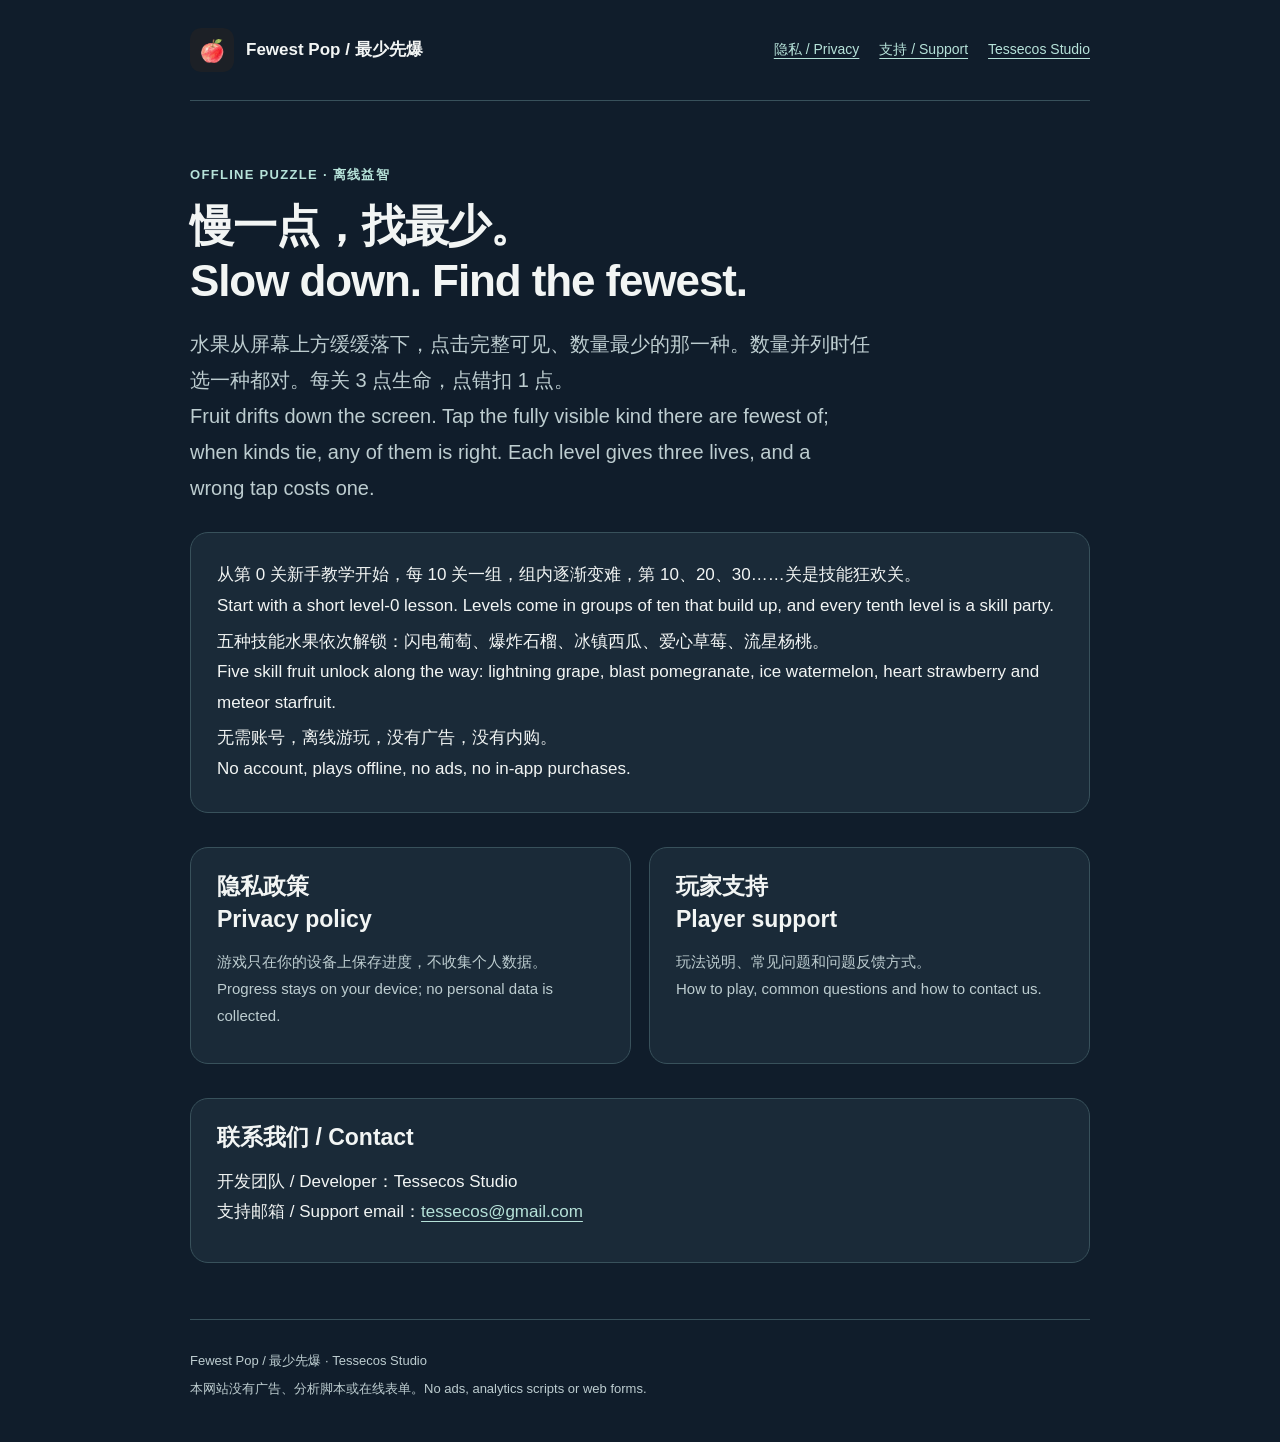
==== fewest-pop/index.html @ 9051d8d6 "Turn homepage into Tessecos Studio page and add Fewest Pop pages The root page now introduces the st" ====
<!doctype html>
<html lang="zh-Hans"><head><meta charset="utf-8"><meta name="viewport" content="width=device-width,initial-scale=1"><meta name="description" content="Fewest Pop / 最少先爆：点击屏幕上数量最少的水果。隐私政策与玩家支持。Tap the fruit there are fewest of. Privacy policy and player support."><title>Fewest Pop / 最少先爆 · Tessecos Studio</title><link rel="icon" href="./assets/app-icon.png"><link rel="stylesheet" href="../assets/styles.css"></head>
<body><header><a class="brand" href="./"><img src="./assets/app-icon.png" alt="" width="44" height="44"><span>Fewest Pop / 最少先爆</span></a><nav aria-label="网站导航 / Site navigation"><a href="./privacy/">隐私 / Privacy</a><a href="./support/">支持 / Support</a><a href="../">Tessecos Studio</a></nav></header>
<main class="home"><p class="eyebrow">OFFLINE PUZZLE · 离线益智</p><h1>慢一点，找最少。<br><span lang="en">Slow down. Find the fewest.</span></h1><p class="lead">水果从屏幕上方缓缓落下，点击完整可见、数量最少的那一种。数量并列时任选一种都对。每关 3 点生命，点错扣 1 点。<br><span lang="en">Fruit drifts down the screen. Tap the fully visible kind there are fewest of; when kinds tie, any of them is right. Each level gives three lives, and a wrong tap costs one.</span></p>
<div class="summary"><p>从第 0 关新手教学开始，每 10 关一组，组内逐渐变难，第 10、20、30……关是技能狂欢关。<br><span lang="en">Start with a short level-0 lesson. Levels come in groups of ten that build up, and every tenth level is a skill party.</span></p><p>五种技能水果依次解锁：闪电葡萄、爆炸石榴、冰镇西瓜、爱心草莓、流星杨桃。<br><span lang="en">Five skill fruit unlock along the way: lightning grape, blast pomegranate, ice watermelon, heart strawberry and meteor starfruit.</span></p><p>无需账号，离线游玩，没有广告，没有内购。<br><span lang="en">No account, plays offline, no ads, no in-app purchases.</span></p></div>
<div class="cards"><a class="card" href="privacy/"><h2>隐私政策<br><span lang="en">Privacy policy</span></h2><p>游戏只在你的设备上保存进度，不收集个人数据。<br><span lang="en">Progress stays on your device; no personal data is collected.</span></p></a><a class="card" href="support/"><h2>玩家支持<br><span lang="en">Player support</span></h2><p>玩法说明、常见问题和问题反馈方式。<br><span lang="en">How to play, common questions and how to contact us.</span></p></a></div><section class="contact"><h2>联系我们 / Contact</h2><p>开发团队 / Developer：Tessecos Studio<br>支持邮箱 / Support email：<a href="mailto:tessecos@gmail.com">tessecos@gmail.com</a></p></section></main><footer><p>Fewest Pop / 最少先爆 · Tessecos Studio</p><p>本网站没有广告、分析脚本或在线表单。No ads, analytics scripts or web forms.</p></footer></body></html>
---- assets/styles.css ----
:root{color-scheme:dark;--bg:#101d2b;--panel:#1a2a38;--ink:#f2f5f4;--muted:#bdcdd0;--accent:#b6e2d9;--line:#38515b}*{box-sizing:border-box}html{scroll-behavior:smooth}body{margin:0;background:var(--bg);color:var(--ink);font:17px/1.8 -apple-system,BlinkMacSystemFont,"Segoe UI",Arial,sans-serif}a{color:var(--accent);text-underline-offset:.25em}a:focus-visible{outline:3px solid #f2db9d;outline-offset:5px;border-radius:2px}header,main,footer{width:min(900px,calc(100% - 40px));margin:auto}header{display:flex;align-items:center;justify-content:space-between;gap:16px;padding:28px 0;border-bottom:1px solid var(--line)}.brand{display:flex;align-items:center;gap:12px;color:var(--ink);font-weight:650;text-decoration:none}.brand img{width:44px;height:44px;border-radius:11px}nav{display:flex;flex-wrap:wrap;gap:8px 20px;font-size:14px}nav a{display:inline-flex;align-items:center;min-height:44px}main{padding:50px 0 56px}.eyebrow{letter-spacing:.1em;color:var(--accent);font-size:13px;font-weight:600}h1{font-size:clamp(29px,5vw,44px);line-height:1.25;margin:12px 0 18px;letter-spacing:-.025em}h2{font-size:23px;line-height:1.45;margin:38px 0 12px}h3{font-size:18px;margin:25px 0 8px}p,ul{margin:12px 0}ul{padding-left:24px}.lead{font-size:20px;color:var(--muted);max-width:680px}.meta{color:var(--muted);font-size:14px}.language{display:flex;gap:24px;margin:28px 0}.language a{display:inline-block;padding:8px 0;min-height:44px}.summary,.card,.contact,.draft{border:1px solid var(--line);border-radius:18px;background:var(--panel);padding:22px 26px}.summary{margin:26px 0}.summary p{margin:5px 0}.cards{display:grid;grid-template-columns:1fr 1fr;gap:18px;margin:34px 0}.card{display:block;text-decoration:none;color:var(--ink)}.card:hover{border-color:var(--accent)}.card h2{margin:0 0 10px;font-size:23px}.card p{color:var(--muted);font-size:15px}.contact{margin-top:32px;overflow-wrap:anywhere}.contact h2{margin:0 0 10px}.draft{border-color:#e0bc70;color:#ffdf9d;margin-bottom:28px}.doc article+article{border-top:1px solid var(--line);padding-top:35px;margin-top:52px}article{scroll-margin-top:28px}details{padding:18px 0;border-bottom:1px solid var(--line)}summary{cursor:pointer;font-weight:600;padding:5px 0;min-height:44px}details p{color:var(--muted)}footer{border-top:1px solid var(--line);padding:24px 0 36px;color:var(--muted);font-size:13px}footer p{margin:5px 0}@media(max-width:560px){body{font-size:16px}header{align-items:flex-start;flex-direction:column;padding:22px 0;gap:18px}main{padding-top:30px}.cards{grid-template-columns:1fr}.summary,.card,.contact,.draft{padding:19px}.lead{font-size:18px}nav{gap:10px 22px}h2{font-size:21px}}
.games{margin:40px 0}.games h2{margin:0 0 18px}.game{display:flex;gap:22px;align-items:flex-start;border:1px solid var(--line);border-radius:18px;background:var(--panel);padding:22px 26px;margin:18px 0}.game img{width:88px;height:88px;border-radius:20px;flex:none}.game h3{margin:0 0 6px;font-size:22px}.game p{margin:6px 0;color:var(--muted);font-size:15px}.links{display:flex;flex-wrap:wrap;gap:4px 20px}.links a{display:inline-flex;align-items:center;min-height:44px;font-size:15px}@media(max-width:560px){.game{flex-direction:column;padding:19px;gap:14px}.game img{width:72px;height:72px}}
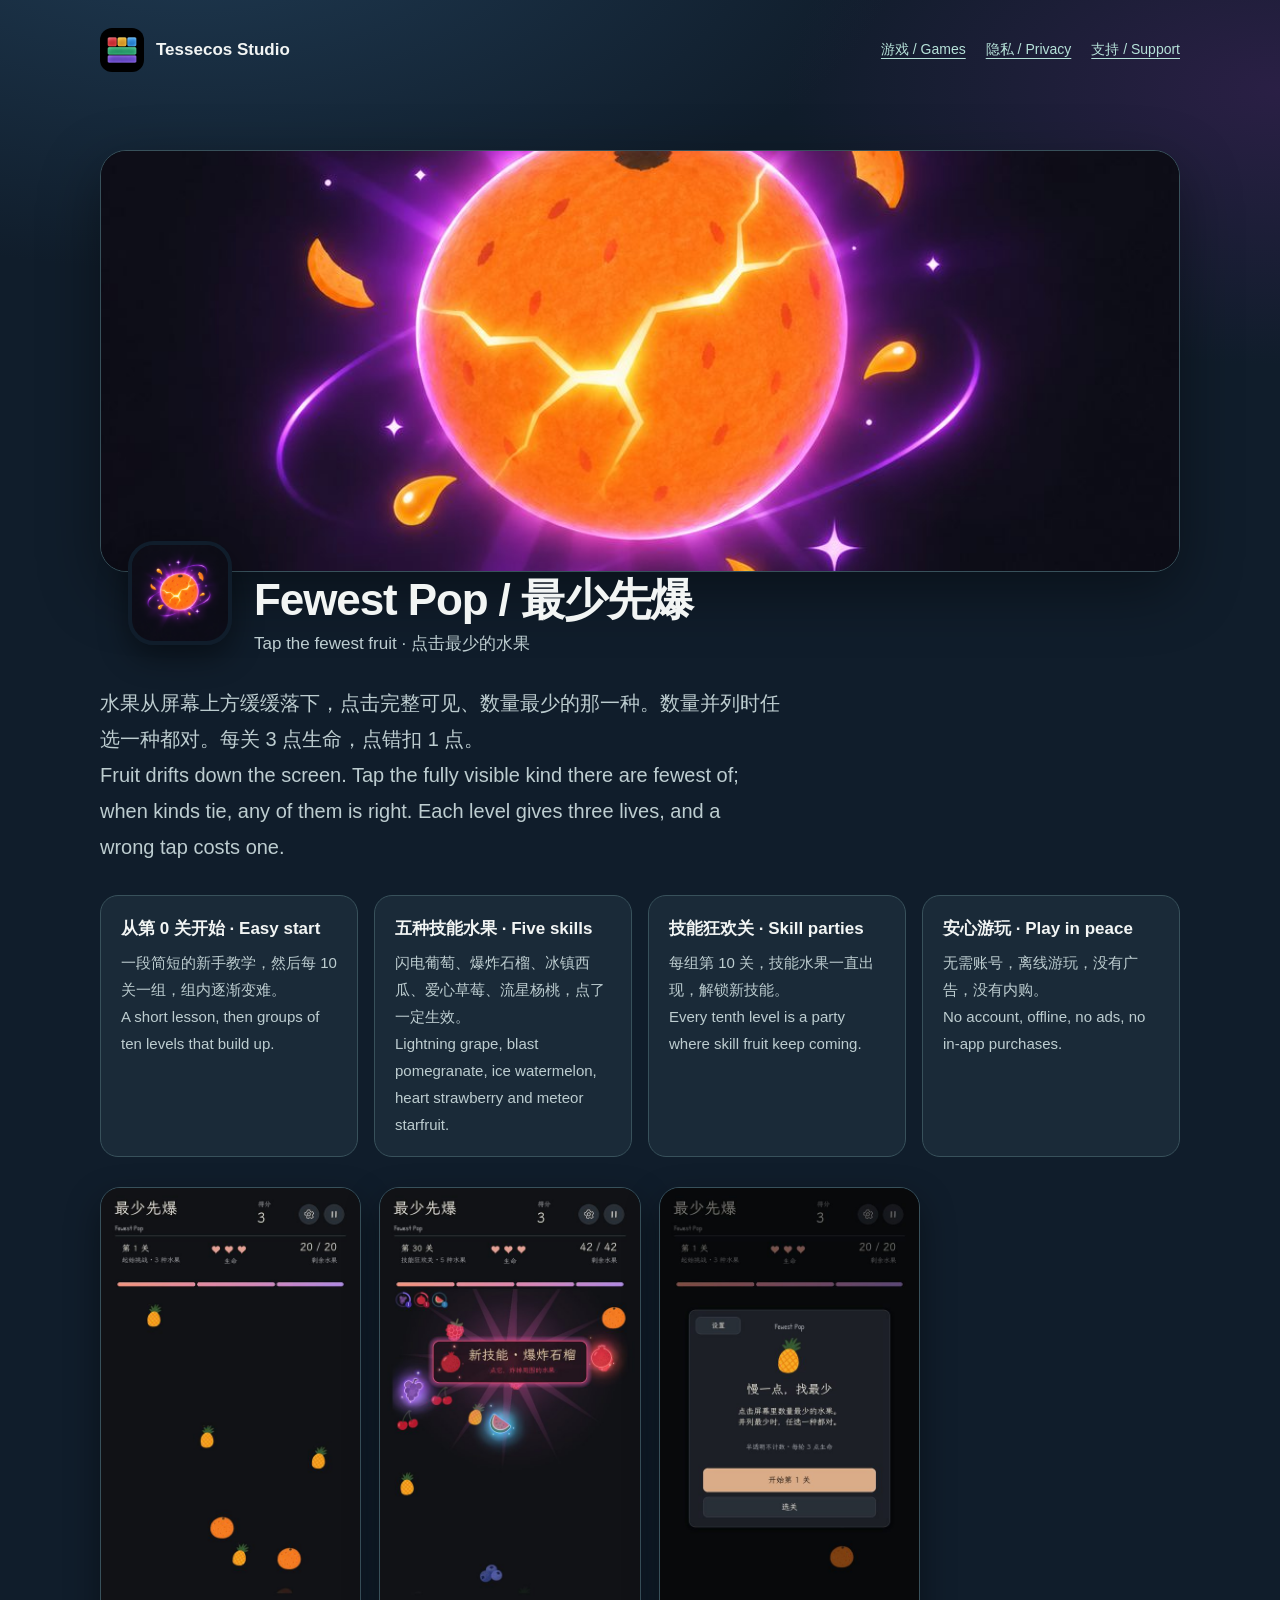
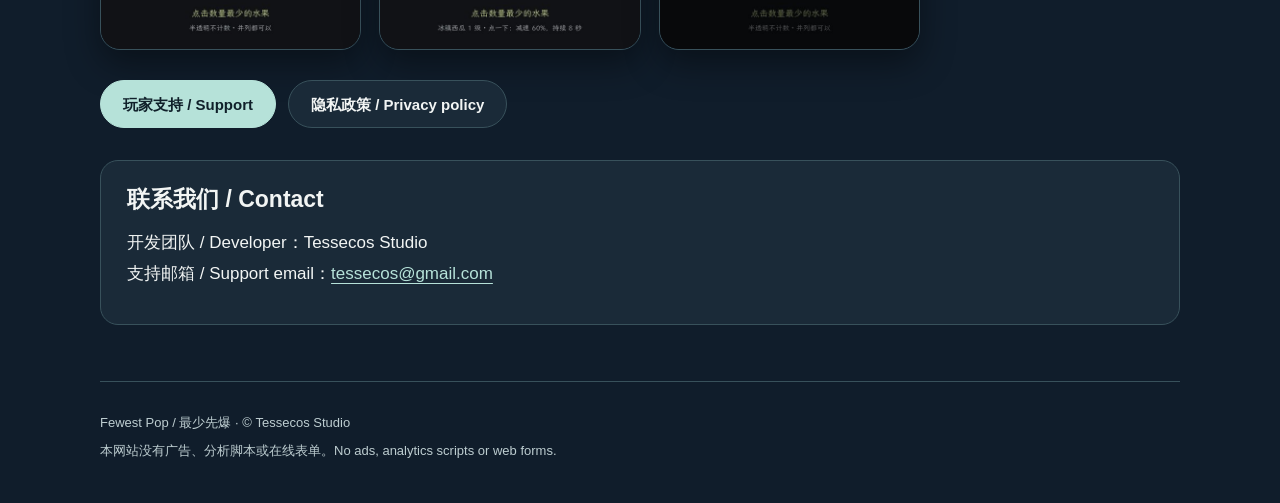
==== commit c366172c: "Studio homepage with game cards, Tessecos detail page, new Fewest Pop logo" ====
--- a/fewest-pop/index.html
+++ b/fewest-pop/index.html
@@ -1,6 +1,16 @@
 <!doctype html>
-<html lang="zh-Hans"><head><meta charset="utf-8"><meta name="viewport" content="width=device-width,initial-scale=1"><meta name="description" content="Fewest Pop / 最少先爆：点击屏幕上数量最少的水果。隐私政策与玩家支持。Tap the fruit there are fewest of. Privacy policy and player support."><title>Fewest Pop / 最少先爆 · Tessecos Studio</title><link rel="icon" href="./assets/app-icon.png"><link rel="stylesheet" href="../assets/styles.css"></head>
-<body><header><a class="brand" href="./"><img src="./assets/app-icon.png" alt="" width="44" height="44"><span>Fewest Pop / 最少先爆</span></a><nav aria-label="网站导航 / Site navigation"><a href="./privacy/">隐私 / Privacy</a><a href="./support/">支持 / Support</a><a href="../">Tessecos Studio</a></nav></header>
-<main class="home"><p class="eyebrow">OFFLINE PUZZLE · 离线益智</p><h1>慢一点，找最少。<br><span lang="en">Slow down. Find the fewest.</span></h1><p class="lead">水果从屏幕上方缓缓落下，点击完整可见、数量最少的那一种。数量并列时任选一种都对。每关 3 点生命，点错扣 1 点。<br><span lang="en">Fruit drifts down the screen. Tap the fully visible kind there are fewest of; when kinds tie, any of them is right. Each level gives three lives, and a wrong tap costs one.</span></p>
-<div class="summary"><p>从第 0 关新手教学开始，每 10 关一组，组内逐渐变难，第 10、20、30……关是技能狂欢关。<br><span lang="en">Start with a short level-0 lesson. Levels come in groups of ten that build up, and every tenth level is a skill party.</span></p><p>五种技能水果依次解锁：闪电葡萄、爆炸石榴、冰镇西瓜、爱心草莓、流星杨桃。<br><span lang="en">Five skill fruit unlock along the way: lightning grape, blast pomegranate, ice watermelon, heart strawberry and meteor starfruit.</span></p><p>无需账号，离线游玩，没有广告，没有内购。<br><span lang="en">No account, plays offline, no ads, no in-app purchases.</span></p></div>
-<div class="cards"><a class="card" href="privacy/"><h2>隐私政策<br><span lang="en">Privacy policy</span></h2><p>游戏只在你的设备上保存进度，不收集个人数据。<br><span lang="en">Progress stays on your device; no personal data is collected.</span></p></a><a class="card" href="support/"><h2>玩家支持<br><span lang="en">Player support</span></h2><p>玩法说明、常见问题和问题反馈方式。<br><span lang="en">How to play, common questions and how to contact us.</span></p></a></div><section class="contact"><h2>联系我们 / Contact</h2><p>开发团队 / Developer：Tessecos Studio<br>支持邮箱 / Support email：<a href="mailto:tessecos@gmail.com">tessecos@gmail.com</a></p></section></main><footer><p>Fewest Pop / 最少先爆 · Tessecos Studio</p><p>本网站没有广告、分析脚本或在线表单。No ads, analytics scripts or web forms.</p></footer></body></html>
+<html lang="zh-Hans"><head><meta charset="utf-8"><meta name="viewport" content="width=device-width,initial-scale=1"><meta name="description" content="Fewest Pop / 最少先爆：点击屏幕上数量最少的水果。Tap the fruit there are fewest of."><title>Fewest Pop / 最少先爆 · Tessecos Studio</title><link rel="icon" href="./assets/app-icon.png"><link rel="stylesheet" href="../assets/styles.css"><link rel="stylesheet" href="../assets/site.css"></head>
+<body class="site"><header><a class="brand" href="../"><img src="../assets/app-icon.png" alt="" width="44" height="44"><span>Tessecos Studio</span></a><nav aria-label="网站导航 / Site navigation"><a href="../#games">游戏 / Games</a><a href="./privacy/">隐私 / Privacy</a><a href="./support/">支持 / Support</a></nav></header>
+<main class="detail">
+<div class="banner"><img src="./assets/cover.jpg" alt="Fewest Pop / 最少先爆 宣传图 / key art" width="1024" height="500"></div>
+<div class="title-row"><img src="./assets/app-icon.png" alt="Fewest Pop / 最少先爆 图标 / icon" width="104" height="104"><div><h1>Fewest Pop / 最少先爆</h1><p>Tap the fewest fruit · 点击最少的水果</p></div></div>
+<p class="lead">水果从屏幕上方缓缓落下，点击完整可见、数量最少的那一种。数量并列时任选一种都对。每关 3 点生命，点错扣 1 点。<br><span lang="en">Fruit drifts down the screen. Tap the fully visible kind there are fewest of; when kinds tie, any of them is right. Each level gives three lives, and a wrong tap costs one.</span></p>
+<ul class="features">
+<li><strong>从第 0 关开始 · Easy start</strong>一段简短的新手教学，然后每 10 关一组，组内逐渐变难。<br><span lang="en">A short lesson, then groups of ten levels that build up.</span></li>
+<li><strong>五种技能水果 · Five skills</strong>闪电葡萄、爆炸石榴、冰镇西瓜、爱心草莓、流星杨桃，点了一定生效。<br><span lang="en">Lightning grape, blast pomegranate, ice watermelon, heart strawberry and meteor starfruit.</span></li>
+<li><strong>技能狂欢关 · Skill parties</strong>每组第 10 关，技能水果一直出现，解锁新技能。<br><span lang="en">Every tenth level is a party where skill fruit keep coming.</span></li>
+<li><strong>安心游玩 · Play in peace</strong>无需账号，离线游玩，没有广告，没有内购。<br><span lang="en">No account, offline, no ads, no in-app purchases.</span></li>
+</ul>
+<div class="shots"><img src="./assets/shot-1.jpg" alt="游戏截图：找出最少的水果 / Screenshot: find the fewest" width="540" height="960" loading="lazy"><img src="./assets/shot-2.jpg" alt="游戏截图：技能狂欢关 / Screenshot: skill party" width="540" height="960" loading="lazy"><img src="./assets/shot-3.jpg" alt="游戏截图：开始卡片 / Screenshot: start card" width="540" height="960" loading="lazy"></div>
+<div class="button-row"><a class="primary" href="./support/">玩家支持 / Support</a><a href="./privacy/">隐私政策 / Privacy policy</a></div>
+<section class="contact"><h2>联系我们 / Contact</h2><p>开发团队 / Developer：Tessecos Studio<br>支持邮箱 / Support email：<a href="mailto:tessecos@gmail.com">tessecos@gmail.com</a></p></section></main><footer><p>Fewest Pop / 最少先爆 · © Tessecos Studio</p><p>本网站没有广告、分析脚本或在线表单。No ads, analytics scripts or web forms.</p></footer></body></html>
--- a/assets/styles.css
+++ b/assets/styles.css
@@ -1,3 +1,2 @@
 
 :root{color-scheme:dark;--bg:#101d2b;--panel:#1a2a38;--ink:#f2f5f4;--muted:#bdcdd0;--accent:#b6e2d9;--line:#38515b}*{box-sizing:border-box}html{scroll-behavior:smooth}body{margin:0;background:var(--bg);color:var(--ink);font:17px/1.8 -apple-system,BlinkMacSystemFont,"Segoe UI",Arial,sans-serif}a{color:var(--accent);text-underline-offset:.25em}a:focus-visible{outline:3px solid #f2db9d;outline-offset:5px;border-radius:2px}header,main,footer{width:min(900px,calc(100% - 40px));margin:auto}header{display:flex;align-items:center;justify-content:space-between;gap:16px;padding:28px 0;border-bottom:1px solid var(--line)}.brand{display:flex;align-items:center;gap:12px;color:var(--ink);font-weight:650;text-decoration:none}.brand img{width:44px;height:44px;border-radius:11px}nav{display:flex;flex-wrap:wrap;gap:8px 20px;font-size:14px}nav a{display:inline-flex;align-items:center;min-height:44px}main{padding:50px 0 56px}.eyebrow{letter-spacing:.1em;color:var(--accent);font-size:13px;font-weight:600}h1{font-size:clamp(29px,5vw,44px);line-height:1.25;margin:12px 0 18px;letter-spacing:-.025em}h2{font-size:23px;line-height:1.45;margin:38px 0 12px}h3{font-size:18px;margin:25px 0 8px}p,ul{margin:12px 0}ul{padding-left:24px}.lead{font-size:20px;color:var(--muted);max-width:680px}.meta{color:var(--muted);font-size:14px}.language{display:flex;gap:24px;margin:28px 0}.language a{display:inline-block;padding:8px 0;min-height:44px}.summary,.card,.contact,.draft{border:1px solid var(--line);border-radius:18px;background:var(--panel);padding:22px 26px}.summary{margin:26px 0}.summary p{margin:5px 0}.cards{display:grid;grid-template-columns:1fr 1fr;gap:18px;margin:34px 0}.card{display:block;text-decoration:none;color:var(--ink)}.card:hover{border-color:var(--accent)}.card h2{margin:0 0 10px;font-size:23px}.card p{color:var(--muted);font-size:15px}.contact{margin-top:32px;overflow-wrap:anywhere}.contact h2{margin:0 0 10px}.draft{border-color:#e0bc70;color:#ffdf9d;margin-bottom:28px}.doc article+article{border-top:1px solid var(--line);padding-top:35px;margin-top:52px}article{scroll-margin-top:28px}details{padding:18px 0;border-bottom:1px solid var(--line)}summary{cursor:pointer;font-weight:600;padding:5px 0;min-height:44px}details p{color:var(--muted)}footer{border-top:1px solid var(--line);padding:24px 0 36px;color:var(--muted);font-size:13px}footer p{margin:5px 0}@media(max-width:560px){body{font-size:16px}header{align-items:flex-start;flex-direction:column;padding:22px 0;gap:18px}main{padding-top:30px}.cards{grid-template-columns:1fr}.summary,.card,.contact,.draft{padding:19px}.lead{font-size:18px}nav{gap:10px 22px}h2{font-size:21px}}
-.games{margin:40px 0}.games h2{margin:0 0 18px}.game{display:flex;gap:22px;align-items:flex-start;border:1px solid var(--line);border-radius:18px;background:var(--panel);padding:22px 26px;margin:18px 0}.game img{width:88px;height:88px;border-radius:20px;flex:none}.game h3{margin:0 0 6px;font-size:22px}.game p{margin:6px 0;color:var(--muted);font-size:15px}.links{display:flex;flex-wrap:wrap;gap:4px 20px}.links a{display:inline-flex;align-items:center;min-height:44px;font-size:15px}@media(max-width:560px){.game{flex-direction:column;padding:19px;gap:14px}.game img{width:72px;height:72px}}
--- a/assets/site.css
+++ b/assets/site.css
@@ -0,0 +1,56 @@
+/* Studio homepage and game detail pages. Loaded after styles.css (the
+   Tessecos privacy/support stylesheet), which stays unchanged. */
+body.site{background:radial-gradient(1200px 600px at 15% -10%,#1f3a52 0%,transparent 60%),radial-gradient(900px 500px at 100% 10%,#2a1f45 0%,transparent 55%),var(--bg);background-attachment:fixed}
+body.site header,body.site main,body.site footer{width:min(1080px,calc(100% - 40px))}
+body.site header{border-bottom:0}
+body.site .brand img{border-radius:12px}
+
+/* Hero */
+.hero{display:grid;grid-template-columns:auto 1fr;gap:34px;align-items:center;padding:40px 0 18px}
+.hero img{width:132px;height:132px;border-radius:32px;box-shadow:0 18px 50px rgba(0,0,0,.45),0 0 0 1px rgba(255,255,255,.06)}
+.hero h1{font-size:clamp(34px,6vw,58px);margin:4px 0 10px;letter-spacing:-.03em}
+.hero .lead{margin:0;max-width:640px}
+.section-title{display:flex;flex-wrap:wrap;align-items:baseline;justify-content:space-between;gap:6px 16px;margin:56px 0 20px}
+.section-title h2{margin:0;font-size:28px;white-space:nowrap}
+.section-title h2 span{font-size:18px;color:var(--muted);font-weight:500}
+.section-title>span{color:var(--muted);font-size:14px}
+
+/* Game cards: the whole card is a link to the game's page */
+.game-grid{display:grid;grid-template-columns:repeat(2,minmax(0,1fr));gap:28px}
+.game-card{display:flex;flex-direction:column;border:1px solid var(--line);border-radius:24px;background:linear-gradient(180deg,#1d3040 0%,#16232f 100%);overflow:hidden;color:var(--ink);text-decoration:none;box-shadow:0 10px 30px rgba(0,0,0,.25);transition:transform .18s ease,box-shadow .18s ease,border-color .18s ease}
+.game-card:hover,.game-card:focus-visible{transform:translateY(-5px);border-color:var(--accent);box-shadow:0 22px 50px rgba(0,0,0,.45)}
+.game-card .cover{aspect-ratio:1024/500;background:#0b1118;overflow:hidden}
+.game-card .cover img{width:100%;height:100%;object-fit:cover;display:block;transition:transform .35s ease}
+.game-card:hover .cover img{transform:scale(1.04)}
+.card-body{display:flex;flex-direction:column;gap:12px;padding:20px 22px 22px;flex:1}
+.card-head{display:flex;align-items:center;gap:14px}
+.card-head img{width:56px;height:56px;border-radius:14px;flex:none;box-shadow:0 0 0 1px rgba(255,255,255,.08)}
+.card-head h3{margin:0;font-size:21px;line-height:1.3}
+.card-head p{margin:2px 0 0;color:var(--muted);font-size:14px;line-height:1.4}
+.card-body .desc{margin:0;color:var(--muted);font-size:15px;line-height:1.7}
+.tags{display:flex;flex-wrap:wrap;gap:8px;margin:0;padding:0;list-style:none}
+.tags li{font-size:12.5px;letter-spacing:.02em;color:var(--accent);border:1px solid #3d6168;border-radius:999px;padding:2px 11px;background:rgba(182,226,217,.06)}
+.more{margin-top:auto;padding-top:6px;color:var(--accent);font-weight:600;font-size:15px}
+.more::after{content:" →";transition:margin .18s}
+.game-card:hover .more::after{margin-left:4px}
+
+/* Game detail page */
+.banner{border-radius:26px;overflow:hidden;border:1px solid var(--line);box-shadow:0 20px 60px rgba(0,0,0,.4);aspect-ratio:1024/400;background:#0b1118}
+.banner img{width:100%;height:100%;object-fit:cover;display:block}
+.title-row{display:flex;align-items:center;gap:22px;margin:-46px 0 0 28px;position:relative}
+.title-row img{width:104px;height:104px;border-radius:26px;border:4px solid var(--bg);box-shadow:0 12px 30px rgba(0,0,0,.45)}
+.title-row h1{margin:46px 0 0;font-size:clamp(28px,5vw,44px)}
+.title-row p{margin:2px 0 0;color:var(--muted)}
+.detail .lead{margin-top:26px}
+.features{display:grid;grid-template-columns:repeat(auto-fit,minmax(240px,1fr));gap:16px;margin:30px 0;padding:0;list-style:none}
+.features li{border:1px solid var(--line);border-radius:18px;background:var(--panel);padding:18px 20px;font-size:15px;color:var(--muted)}
+.features strong{display:block;color:var(--ink);font-size:17px;margin-bottom:4px}
+.shots{display:grid;grid-template-columns:repeat(3,1fr);gap:18px;margin:30px 0;max-width:820px}
+.shots img{width:100%;height:auto;border-radius:20px;border:1px solid var(--line);box-shadow:0 14px 34px rgba(0,0,0,.4);display:block}
+.button-row{display:flex;flex-wrap:wrap;gap:12px;margin:26px 0}
+.button-row a{display:inline-flex;align-items:center;min-height:48px;padding:0 22px;border-radius:999px;border:1px solid var(--line);background:var(--panel);color:var(--ink);text-decoration:none;font-weight:600;font-size:15px}
+.button-row a:hover{border-color:var(--accent)}
+.button-row a.primary{background:var(--accent);color:#10202a;border-color:var(--accent)}
+
+@media(max-width:700px){.hero{grid-template-columns:1fr;gap:18px;padding-top:24px}.hero img{width:96px;height:96px;border-radius:24px}.shots{grid-template-columns:repeat(3,minmax(140px,1fr));overflow-x:auto}.title-row{margin:-34px 0 0 14px;gap:14px}.title-row img{width:78px;height:78px;border-radius:20px}.title-row h1{margin-top:34px}.game-grid{grid-template-columns:1fr}}
+@media(prefers-reduced-motion:reduce){.game-card,.game-card .cover img,.more::after{transition:none}}
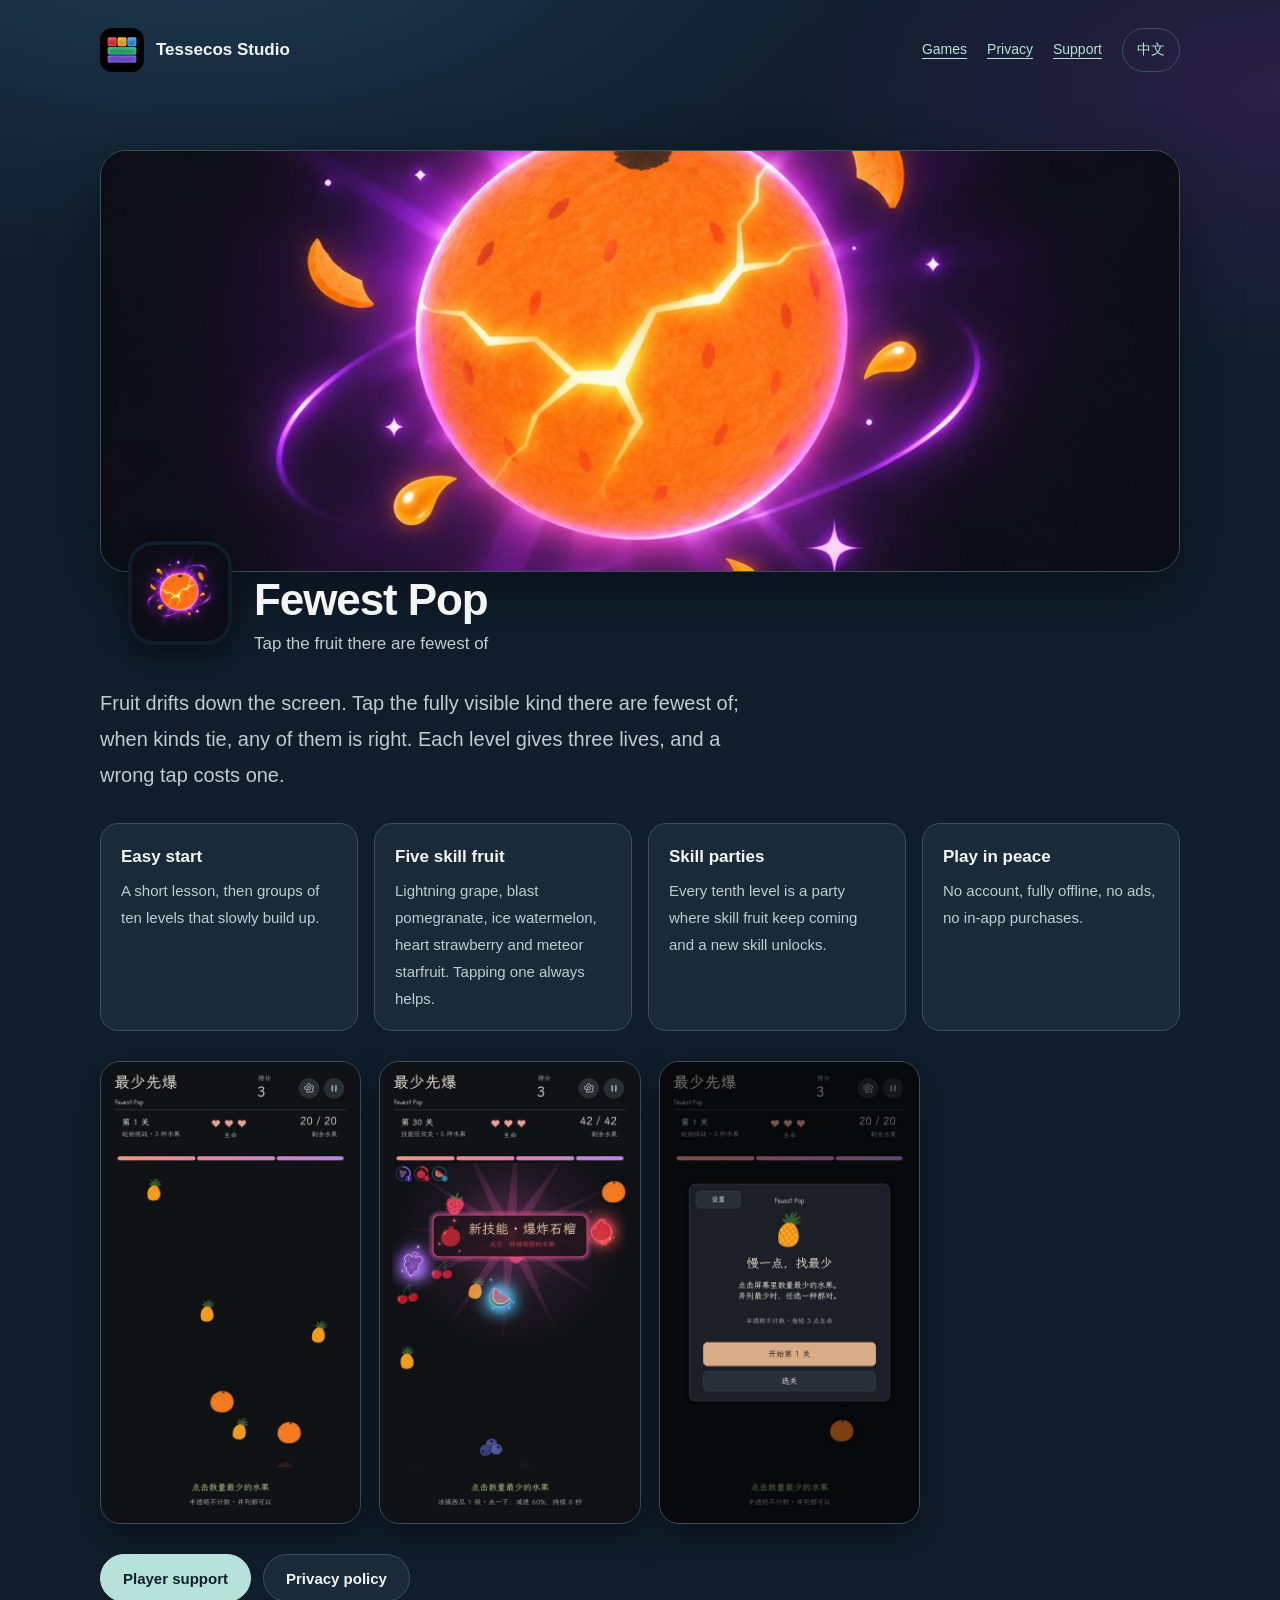
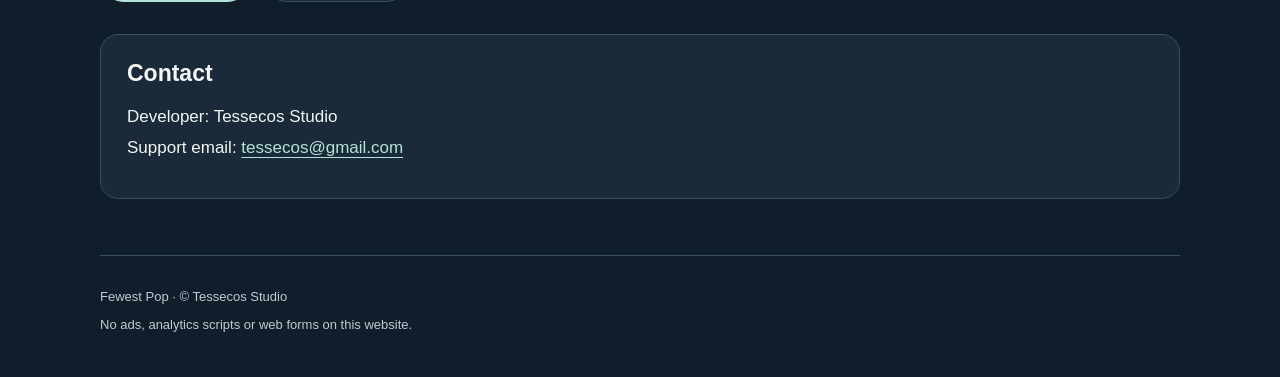
==== commit b7cfd423: "Show one language per page, chosen from the browser language, with a switch" ====
--- a/fewest-pop/index.html
+++ b/fewest-pop/index.html
@@ -1,16 +1,21 @@
 <!doctype html>
-<html lang="zh-Hans"><head><meta charset="utf-8"><meta name="viewport" content="width=device-width,initial-scale=1"><meta name="description" content="Fewest Pop / 最少先爆：点击屏幕上数量最少的水果。Tap the fruit there are fewest of."><title>Fewest Pop / 最少先爆 · Tessecos Studio</title><link rel="icon" href="./assets/app-icon.png"><link rel="stylesheet" href="../assets/styles.css"><link rel="stylesheet" href="../assets/site.css"></head>
-<body class="site"><header><a class="brand" href="../"><img src="../assets/app-icon.png" alt="" width="44" height="44"><span>Tessecos Studio</span></a><nav aria-label="网站导航 / Site navigation"><a href="../#games">游戏 / Games</a><a href="./privacy/">隐私 / Privacy</a><a href="./support/">支持 / Support</a></nav></header>
+<html lang="en" data-title-en="Fewest Pop · Tessecos Studio" data-title-zh="最少先爆 · Tessecos Studio"><head><meta charset="utf-8"><meta name="viewport" content="width=device-width,initial-scale=1"><meta name="description" content="Fewest Pop: fruit drifts down the screen; tap the kind there are fewest of."><title>Fewest Pop · Tessecos Studio</title><link rel="icon" href="./assets/app-icon.png"><link rel="stylesheet" href="../assets/styles.css"><link rel="stylesheet" href="../assets/site.css"><script src="../assets/lang.js"></script></head>
+<body class="site"><header><a class="brand" href="../"><img src="../assets/app-icon.png" alt="" width="44" height="44"><span>Tessecos Studio</span></a><nav aria-label="Site navigation"><a href="../#games"><span class="en">Games</span><span class="zh">游戏</span></a><a href="./privacy/"><span class="en">Privacy</span><span class="zh">隐私</span></a><a href="./support/"><span class="en">Support</span><span class="zh">支持</span></a><a href="#" class="lang-switch" data-lang-switch><span class="zh" lang="en">English</span><span class="en" lang="zh-Hans">中文</span></a></nav></header>
 <main class="detail">
-<div class="banner"><img src="./assets/cover.jpg" alt="Fewest Pop / 最少先爆 宣传图 / key art" width="1024" height="500"></div>
-<div class="title-row"><img src="./assets/app-icon.png" alt="Fewest Pop / 最少先爆 图标 / icon" width="104" height="104"><div><h1>Fewest Pop / 最少先爆</h1><p>Tap the fewest fruit · 点击最少的水果</p></div></div>
-<p class="lead">水果从屏幕上方缓缓落下，点击完整可见、数量最少的那一种。数量并列时任选一种都对。每关 3 点生命，点错扣 1 点。<br><span lang="en">Fruit drifts down the screen. Tap the fully visible kind there are fewest of; when kinds tie, any of them is right. Each level gives three lives, and a wrong tap costs one.</span></p>
+<div class="banner"><img src="./assets/cover.jpg" alt="Fewest Pop key art" width="1024" height="500"></div>
+<div class="title-row"><img src="./assets/app-icon.png" alt="Fewest Pop icon" width="104" height="104"><div><h1><span class="en">Fewest Pop</span><span class="zh">最少先爆</span></h1><p><span class="en">Tap the fruit there are fewest of</span><span class="zh">点击数量最少的水果</span></p></div></div>
+<p class="lead en">Fruit drifts down the screen. Tap the fully visible kind there are fewest of; when kinds tie, any of them is right. Each level gives three lives, and a wrong tap costs one.</p>
+<p class="lead zh">水果从屏幕上方缓缓落下，点击完整可见、数量最少的那一种。数量并列时任选一种都对。每关 3 点生命，点错扣 1 点。</p>
 <ul class="features">
-<li><strong>从第 0 关开始 · Easy start</strong>一段简短的新手教学，然后每 10 关一组，组内逐渐变难。<br><span lang="en">A short lesson, then groups of ten levels that build up.</span></li>
-<li><strong>五种技能水果 · Five skills</strong>闪电葡萄、爆炸石榴、冰镇西瓜、爱心草莓、流星杨桃，点了一定生效。<br><span lang="en">Lightning grape, blast pomegranate, ice watermelon, heart strawberry and meteor starfruit.</span></li>
-<li><strong>技能狂欢关 · Skill parties</strong>每组第 10 关，技能水果一直出现，解锁新技能。<br><span lang="en">Every tenth level is a party where skill fruit keep coming.</span></li>
-<li><strong>安心游玩 · Play in peace</strong>无需账号，离线游玩，没有广告，没有内购。<br><span lang="en">No account, offline, no ads, no in-app purchases.</span></li>
+<li class="en"><strong>Easy start</strong>A short lesson, then groups of ten levels that slowly build up.</li>
+<li class="zh"><strong>轻松上手</strong>一段简短的新手教学，然后每 10 关一组，组内逐渐变难。</li>
+<li class="en"><strong>Five skill fruit</strong>Lightning grape, blast pomegranate, ice watermelon, heart strawberry and meteor starfruit. Tapping one always helps.</li>
+<li class="zh"><strong>五种技能水果</strong>闪电葡萄、爆炸石榴、冰镇西瓜、爱心草莓、流星杨桃，点了一定生效。</li>
+<li class="en"><strong>Skill parties</strong>Every tenth level is a party where skill fruit keep coming and a new skill unlocks.</li>
+<li class="zh"><strong>技能狂欢关</strong>每组第 10 关，技能水果一直出现，解锁新技能。</li>
+<li class="en"><strong>Play in peace</strong>No account, fully offline, no ads, no in-app purchases.</li>
+<li class="zh"><strong>安心游玩</strong>无需账号，离线游玩，没有广告，没有内购。</li>
 </ul>
-<div class="shots"><img src="./assets/shot-1.jpg" alt="游戏截图：找出最少的水果 / Screenshot: find the fewest" width="540" height="960" loading="lazy"><img src="./assets/shot-2.jpg" alt="游戏截图：技能狂欢关 / Screenshot: skill party" width="540" height="960" loading="lazy"><img src="./assets/shot-3.jpg" alt="游戏截图：开始卡片 / Screenshot: start card" width="540" height="960" loading="lazy"></div>
-<div class="button-row"><a class="primary" href="./support/">玩家支持 / Support</a><a href="./privacy/">隐私政策 / Privacy policy</a></div>
-<section class="contact"><h2>联系我们 / Contact</h2><p>开发团队 / Developer：Tessecos Studio<br>支持邮箱 / Support email：<a href="mailto:tessecos@gmail.com">tessecos@gmail.com</a></p></section></main><footer><p>Fewest Pop / 最少先爆 · © Tessecos Studio</p><p>本网站没有广告、分析脚本或在线表单。No ads, analytics scripts or web forms.</p></footer></body></html>
+<div class="shots"><img src="./assets/shot-1.jpg" alt="Screenshot: find the fewest fruit" width="540" height="960" loading="lazy"><img src="./assets/shot-2.jpg" alt="Screenshot: a skill party level" width="540" height="960" loading="lazy"><img src="./assets/shot-3.jpg" alt="Screenshot: the start card" width="540" height="960" loading="lazy"></div>
+<div class="button-row"><a class="primary" href="./support/"><span class="en">Player support</span><span class="zh">玩家支持</span></a><a href="./privacy/"><span class="en">Privacy policy</span><span class="zh">隐私政策</span></a></div>
+<section class="contact"><h2><span class="en">Contact</span><span class="zh">联系我们</span></h2><p><span class="en">Developer: Tessecos Studio</span><span class="zh">开发团队：Tessecos Studio</span><br><span class="en">Support email: </span><span class="zh">支持邮箱：</span><a href="mailto:tessecos@gmail.com">tessecos@gmail.com</a></p></section></main><footer><p><span class="en">Fewest Pop</span><span class="zh">最少先爆</span> · © Tessecos Studio</p><p><span class="en">No ads, analytics scripts or web forms on this website.</span><span class="zh">本网站没有广告、分析脚本或在线表单。</span></p></footer></body></html>
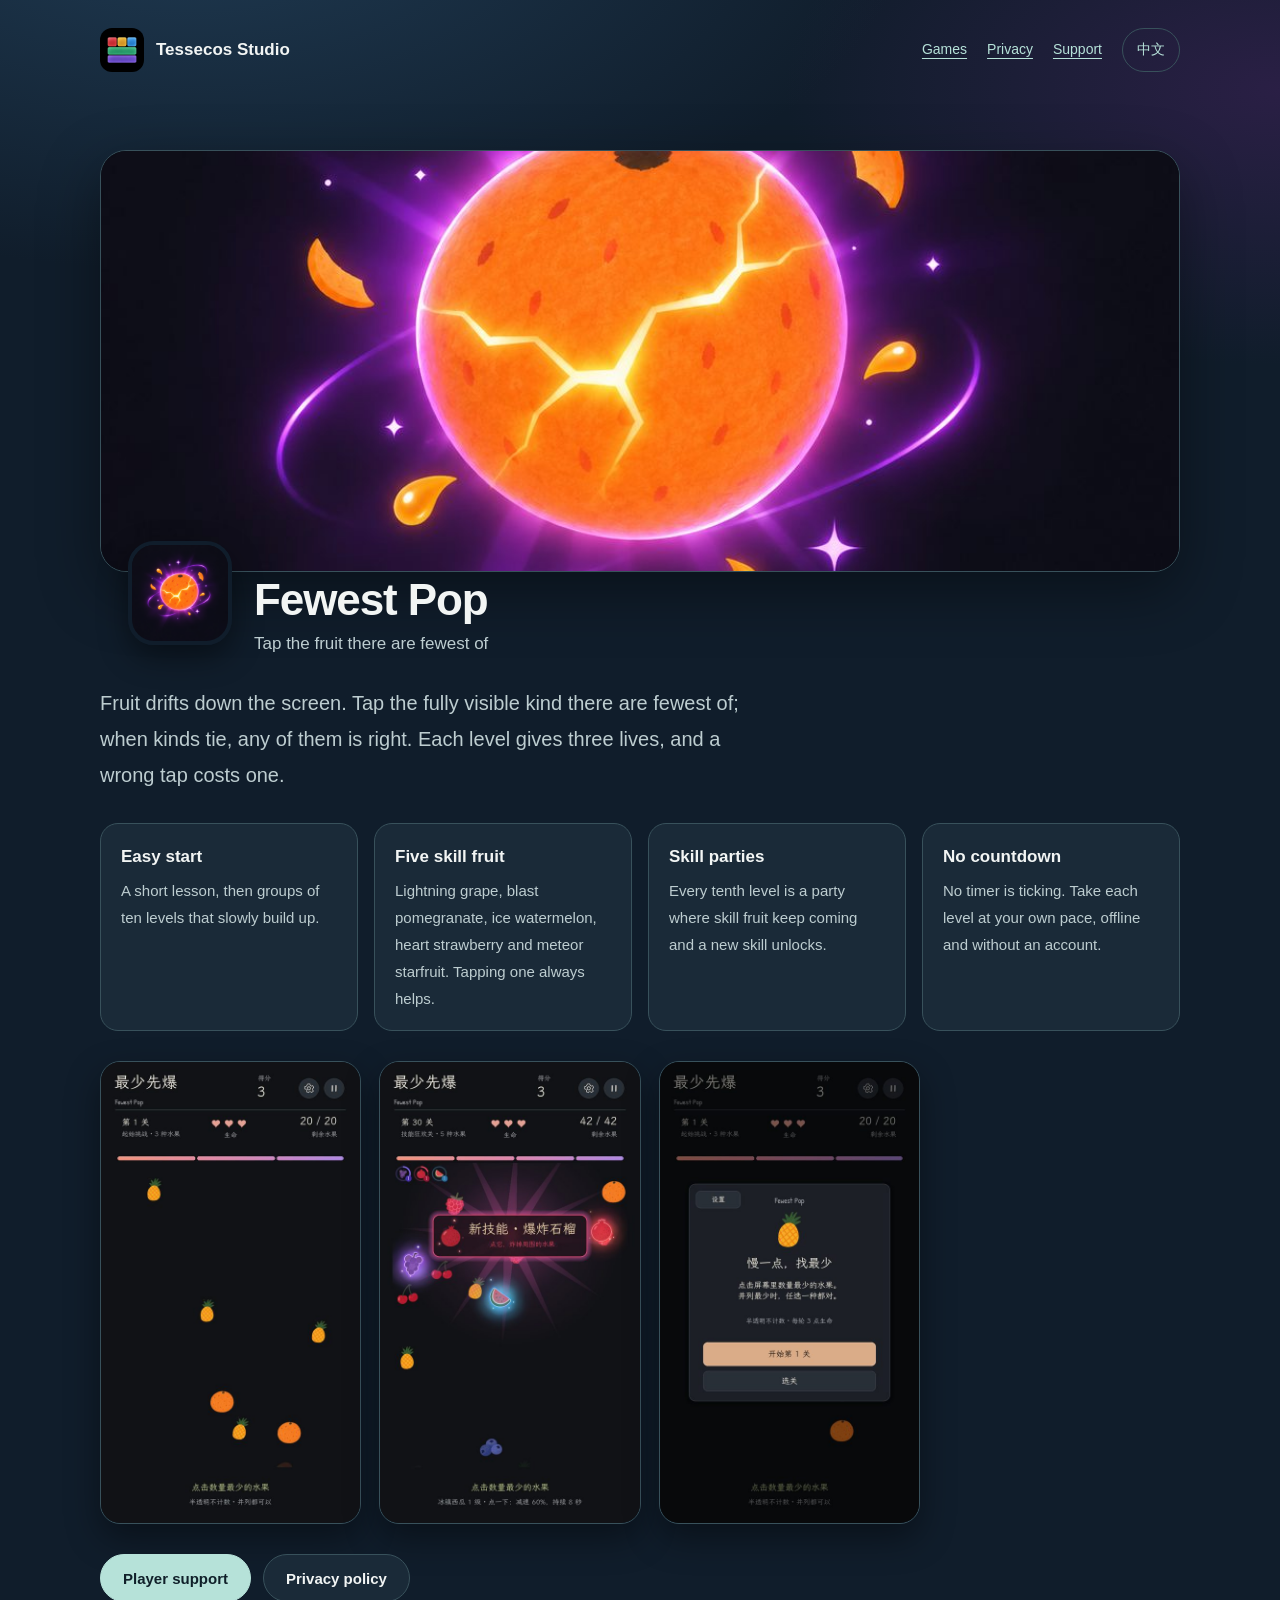
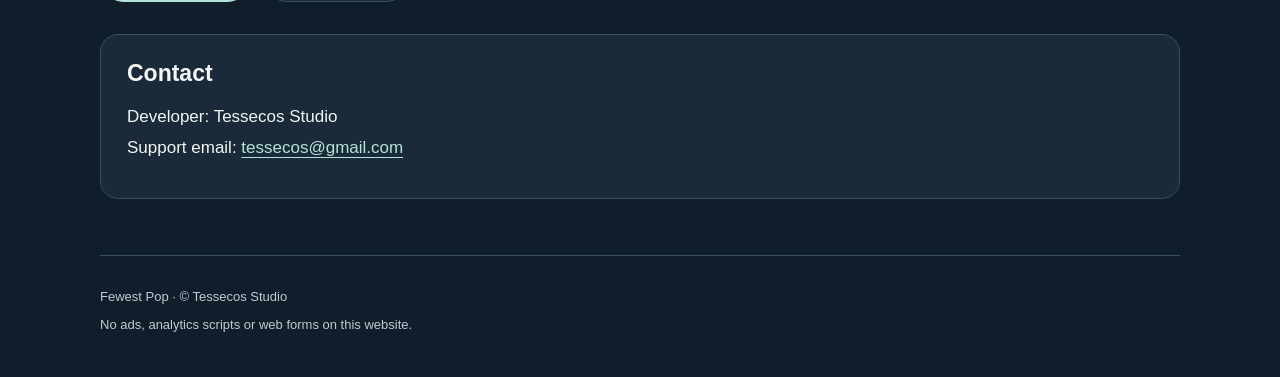
==== commit 350e5668: "Tessecos page: tools, special pieces, styles and new screenshots; Fewest Pop: no countdown" ====
--- a/fewest-pop/index.html
+++ b/fewest-pop/index.html
@@ -13,8 +13,8 @@
 <li class="zh"><strong>五种技能水果</strong>闪电葡萄、爆炸石榴、冰镇西瓜、爱心草莓、流星杨桃，点了一定生效。</li>
 <li class="en"><strong>Skill parties</strong>Every tenth level is a party where skill fruit keep coming and a new skill unlocks.</li>
 <li class="zh"><strong>技能狂欢关</strong>每组第 10 关，技能水果一直出现，解锁新技能。</li>
-<li class="en"><strong>Play in peace</strong>No account, fully offline, no ads, no in-app purchases.</li>
-<li class="zh"><strong>安心游玩</strong>无需账号，离线游玩，没有广告，没有内购。</li>
+<li class="en"><strong>No countdown</strong>No timer is ticking. Take each level at your own pace, offline and without an account.</li>
+<li class="zh"><strong>没有倒计时</strong>不用跟时间赛跑，按自己的节奏玩每一关。无需账号，离线也能玩。</li>
 </ul>
 <div class="shots"><img src="./assets/shot-1.jpg" alt="Screenshot: find the fewest fruit" width="540" height="960" loading="lazy"><img src="./assets/shot-2.jpg" alt="Screenshot: a skill party level" width="540" height="960" loading="lazy"><img src="./assets/shot-3.jpg" alt="Screenshot: the start card" width="540" height="960" loading="lazy"></div>
 <div class="button-row"><a class="primary" href="./support/"><span class="en">Player support</span><span class="zh">玩家支持</span></a><a href="./privacy/"><span class="en">Privacy policy</span><span class="zh">隐私政策</span></a></div>
